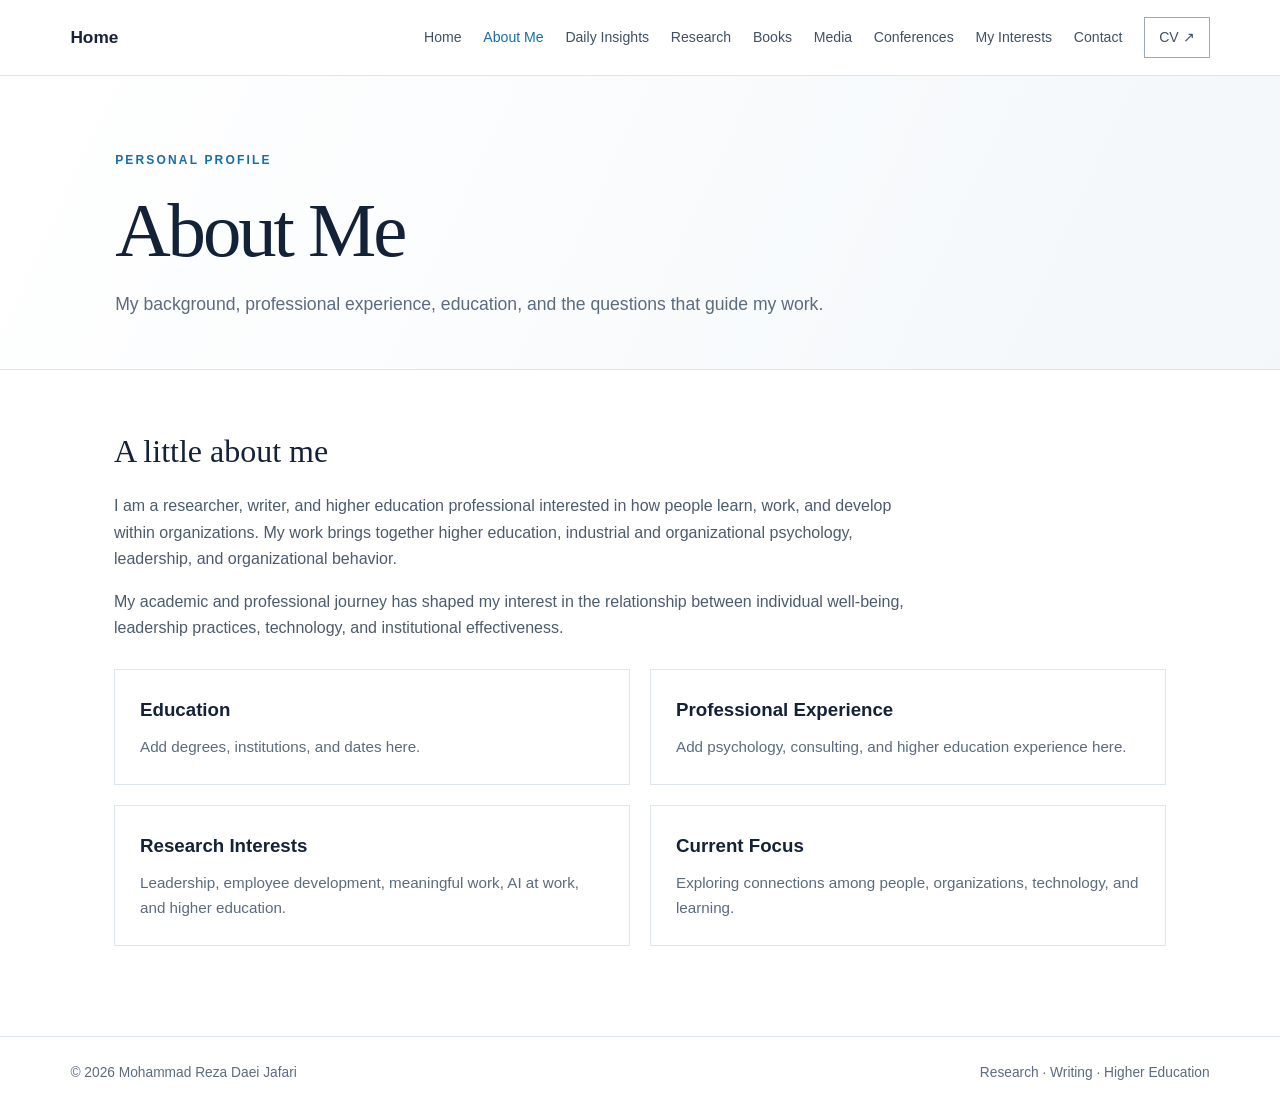
==== about.html @ c002e44e "Add files via upload" ====
<!doctype html><html lang="en"><head><meta charset="utf-8"><meta name="viewport" content="width=device-width,initial-scale=1"><meta name="description" content="My background, professional experience, education, and the questions that guide my work."><title>About Me | Mohammad Reza Daei Jafari</title><link rel="stylesheet" href="style.css"></head><body><header class="site-header"><a class="brand" href="index.html">Home</a><button class="menu-toggle" aria-label="Open navigation" aria-expanded="false" onclick="toggleMenu()">☰</button><nav class="nav" id="mainNav"><a href="index.html" class="">Home</a><a href="about.html" class="active">About Me</a><a href="insights.html" class="">Daily Insights</a><a href="research.html" class="">Research</a><a href="books.html" class="">Books</a><a href="media.html" class="">Media</a><a href="conferences.html" class="">Conferences</a><a href="interests.html" class="">My Interests</a><a href="contact.html" class="">Contact</a><a class="cv-link" href="cv.pdf" target="_blank" rel="noopener">CV ↗</a></nav></header><main><section class="page-hero"><p class="page-kicker">Personal Profile</p><h1>About Me</h1><p>My background, professional experience, education, and the questions that guide my work.</p></section><section class="content"><h2>A little about me</h2><p>I am a researcher, writer, and higher education professional interested in how people learn, work, and develop within organizations. My work brings together higher education, industrial and organizational psychology, leadership, and organizational behavior.</p><p>My academic and professional journey has shaped my interest in the relationship between individual well-being, leadership practices, technology, and institutional effectiveness.</p><div class="content-grid"><article class="info-card"><h3>Education</h3><p>Add degrees, institutions, and dates here.</p></article><article class="info-card"><h3>Professional Experience</h3><p>Add psychology, consulting, and higher education experience here.</p></article><article class="info-card"><h3>Research Interests</h3><p>Leadership, employee development, meaningful work, AI at work, and higher education.</p></article><article class="info-card"><h3>Current Focus</h3><p>Exploring connections among people, organizations, technology, and learning.</p></article></div></section></main><footer class="site-footer"><span>© 2026 Mohammad Reza Daei Jafari</span><span>Research · Writing · Higher Education</span></footer><script src="script.js"></script></body></html>
---- style.css ----
:root{--navy:#142238;--blue:#176da5;--ink:#172338;--muted:#5c6b7e;--line:#dce4ec;--wash:#f5f8fb}*{box-sizing:border-box}body{margin:0;color:var(--ink);font-family:Inter,"Segoe UI",Arial,sans-serif;line-height:1.65}a{color:inherit;text-decoration:none}.site-header{min-height:76px;border-bottom:1px solid var(--line);background:#fff;display:flex;align-items:center;justify-content:space-between;gap:24px;padding:15px clamp(20px,5.5vw,96px);position:sticky;top:0;z-index:10}.brand{font-size:1.08rem;font-weight:750;white-space:nowrap}.nav{display:flex;align-items:center;justify-content:flex-end;gap:clamp(12px,1.7vw,27px);flex-wrap:wrap}.nav a{font-size:.88rem;color:#405067}.nav a:hover,.nav a.active{color:var(--blue)}.nav .cv-link{border:1px solid #9aaabd;padding:8px 14px}.menu-toggle{display:none;background:white;border:1px solid var(--line);padding:8px 11px;font-size:1.1rem}.hero{min-height:calc(100vh - 76px);display:grid;grid-template-columns:1.05fr .95fr;align-items:center;gap:clamp(35px,6vw,100px);padding:54px clamp(24px,8vw,140px) 70px;background:linear-gradient(115deg,#fff 0%,#fff 53%,#f3f7fa 100%)}.eyebrow,.page-kicker{color:var(--blue);font-size:.75rem;font-weight:800;letter-spacing:.18em;text-transform:uppercase;margin:0 0 22px}.hero h1{font-family:Georgia,"Times New Roman",serif;font-size:clamp(3.5rem,6.4vw,6.8rem);font-weight:500;line-height:.91;letter-spacing:-.055em;margin:0 0 24px;color:var(--navy)}.hero h1 span{display:block;color:var(--blue)}.hero-copy{font-size:clamp(1.02rem,1.4vw,1.22rem);color:var(--muted);max-width:580px;margin:0 0 28px}.actions{display:flex;gap:12px;flex-wrap:wrap}.btn{display:inline-flex;align-items:center;justify-content:center;padding:13px 20px;border:1px solid var(--navy);font-weight:700;font-size:.9rem}.btn-primary{background:var(--navy);color:white}.btn-outline{background:transparent}.hero-visual{position:relative;padding:20px 0 0 20px;max-width:650px;justify-self:end;width:100%}.hero-visual:before{content:"";position:absolute;inset:0 20px 22px 0;border:1px solid #cbd8e3}.hero-visual img{position:relative;display:block;width:100%;height:min(72vh,690px);object-fit:cover;object-position:center 42%;box-shadow:0 24px 55px #16283d1f}.page-hero{padding:75px clamp(24px,9vw,150px) 50px;background:linear-gradient(115deg,#fff,#f3f7fa);border-bottom:1px solid var(--line)}.page-hero h1{font-family:Georgia,"Times New Roman",serif;font-size:clamp(3rem,6vw,5.5rem);line-height:1;margin:0;letter-spacing:-.04em;color:var(--navy);font-weight:500}.page-hero p:not(.page-kicker){max-width:760px;color:var(--muted);font-size:1.1rem;margin:20px 0 0}.content{max-width:1100px;margin:auto;padding:55px 24px 90px}.content h2{font-family:Georgia,"Times New Roman",serif;font-size:2rem;font-weight:500;margin:0 0 14px;color:var(--navy)}.content p{max-width:820px;color:#4d5b6d}.content-grid{display:grid;grid-template-columns:repeat(2,minmax(0,1fr));gap:20px;margin-top:28px}.info-card{border:1px solid var(--line);padding:25px;background:white}.info-card h3{margin:0 0 8px;color:var(--navy)}.info-card p{margin:0;color:var(--muted);font-size:.95rem}.note{padding:18px 20px;background:var(--wash);border-left:3px solid var(--blue);color:var(--muted);margin-top:28px}.site-footer{border-top:1px solid var(--line);padding:25px clamp(20px,5.5vw,96px);display:flex;justify-content:space-between;gap:16px;flex-wrap:wrap;color:var(--muted);font-size:.86rem}@media(max-width:1050px){.site-header{padding:15px 22px}.nav{gap:12px}.nav a{font-size:.82rem}.hero{padding-left:5vw;padding-right:5vw;gap:35px}}@media(max-width:780px){.menu-toggle{display:block}.nav{display:none;position:absolute;top:100%;left:0;right:0;padding:18px 22px 22px;background:#fff;border-bottom:1px solid var(--line);box-shadow:0 15px 24px #14223814;align-items:stretch;flex-direction:column;gap:0}.nav.open{display:flex}.nav a{padding:10px 0;font-size:.96rem}.nav .cv-link{padding:9px 12px;align-self:flex-start;margin-top:8px}.hero{grid-template-columns:1fr;padding:48px 24px 45px;gap:38px}.hero h1{font-size:clamp(3.5rem,14vw,5.4rem)}.hero-visual{justify-self:start;max-width:540px}.hero-visual img{height:auto;max-height:590px;aspect-ratio:4/4.3}.page-hero{padding:55px 24px 40px}.content{padding:38px 24px 65px}.content-grid{grid-template-columns:1fr}.site-footer{padding:22px 24px}}
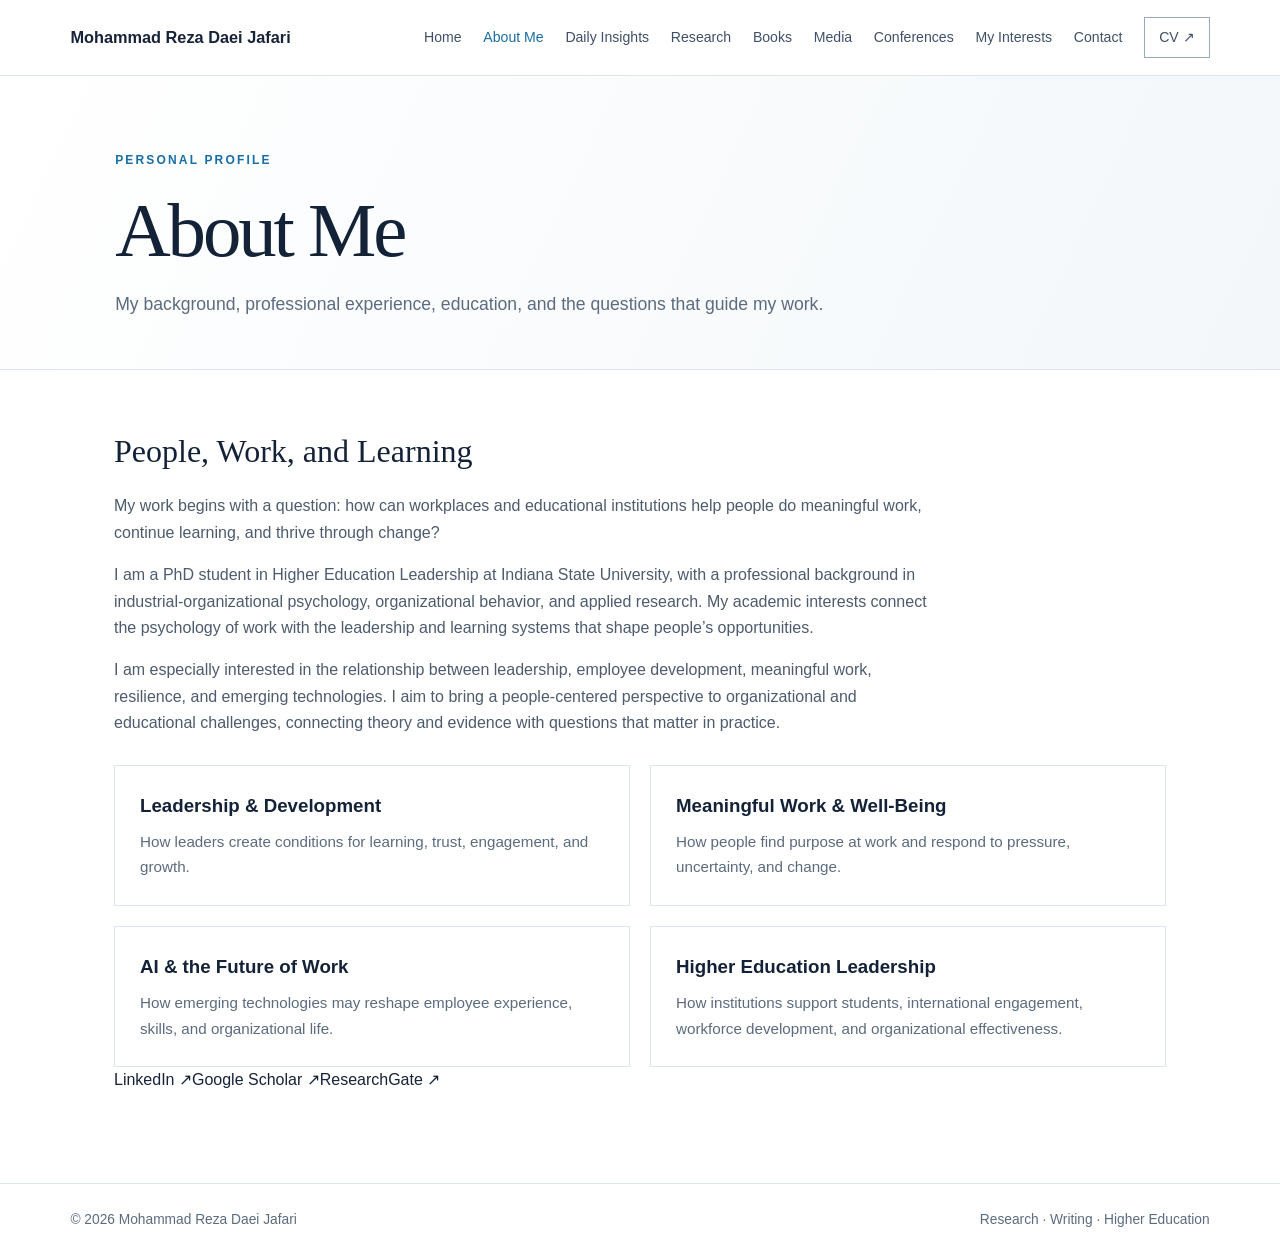
==== commit 379f188e: "Add files via upload" ====
--- a/about.html
+++ b/about.html
@@ -1 +1,11 @@
-<!doctype html><html lang="en"><head><meta charset="utf-8"><meta name="viewport" content="width=device-width,initial-scale=1"><meta name="description" content="My background, professional experience, education, and the questions that guide my work."><title>About Me | Mohammad Reza Daei Jafari</title><link rel="stylesheet" href="style.css"></head><body><header class="site-header"><a class="brand" href="index.html">Home</a><button class="menu-toggle" aria-label="Open navigation" aria-expanded="false" onclick="toggleMenu()">☰</button><nav class="nav" id="mainNav"><a href="index.html" class="">Home</a><a href="about.html" class="active">About Me</a><a href="insights.html" class="">Daily Insights</a><a href="research.html" class="">Research</a><a href="books.html" class="">Books</a><a href="media.html" class="">Media</a><a href="conferences.html" class="">Conferences</a><a href="interests.html" class="">My Interests</a><a href="contact.html" class="">Contact</a><a class="cv-link" href="cv.pdf" target="_blank" rel="noopener">CV ↗</a></nav></header><main><section class="page-hero"><p class="page-kicker">Personal Profile</p><h1>About Me</h1><p>My background, professional experience, education, and the questions that guide my work.</p></section><section class="content"><h2>A little about me</h2><p>I am a researcher, writer, and higher education professional interested in how people learn, work, and develop within organizations. My work brings together higher education, industrial and organizational psychology, leadership, and organizational behavior.</p><p>My academic and professional journey has shaped my interest in the relationship between individual well-being, leadership practices, technology, and institutional effectiveness.</p><div class="content-grid"><article class="info-card"><h3>Education</h3><p>Add degrees, institutions, and dates here.</p></article><article class="info-card"><h3>Professional Experience</h3><p>Add psychology, consulting, and higher education experience here.</p></article><article class="info-card"><h3>Research Interests</h3><p>Leadership, employee development, meaningful work, AI at work, and higher education.</p></article><article class="info-card"><h3>Current Focus</h3><p>Exploring connections among people, organizations, technology, and learning.</p></article></div></section></main><footer class="site-footer"><span>© 2026 Mohammad Reza Daei Jafari</span><span>Research · Writing · Higher Education</span></footer><script src="script.js"></script></body></html>+<!doctype html><html lang="en"><head><meta charset="utf-8"><meta name="viewport" content="width=device-width,initial-scale=1"><meta name="description" content="My background, professional experience, education, and the questions that guide my work."><title>About Me | Mohammad Reza Daei Jafari</title><link rel="stylesheet" href="style.css"></head><body><header class="site-header"><a class="brand" href="index.html">Mohammad Reza Daei Jafari</a><button class="menu-toggle" aria-label="Open navigation" aria-expanded="false" onclick="toggleMenu()">☰</button><nav class="nav" id="mainNav"><a href="index.html" class="">Home</a><a href="about.html" class="active">About Me</a><a href="insights.html" class="">Daily Insights</a><a href="research.html" class="">Research</a><a href="books.html" class="">Books</a><a href="media.html" class="">Media</a><a href="conferences.html" class="">Conferences</a><a href="interests.html" class="">My Interests</a><a href="contact.html" class="">Contact</a><a class="cv-link" href="cv.pdf" target="_blank" rel="noopener">CV ↗</a></nav></header><main><section class="page-hero"><p class="page-kicker">Personal Profile</p><h1>About Me</h1><p>My background, professional experience, education, and the questions that guide my work.</p></section><section class="content"><h2>People, Work, and Learning</h2>
+<p>My work begins with a question: how can workplaces and educational institutions help people do meaningful work, continue learning, and thrive through change?</p>
+<p>I am a PhD student in Higher Education Leadership at Indiana State University, with a professional background in industrial-organizational psychology, organizational behavior, and applied research. My academic interests connect the psychology of work with the leadership and learning systems that shape people’s opportunities.</p>
+<p>I am especially interested in the relationship between leadership, employee development, meaningful work, resilience, and emerging technologies. I aim to bring a people-centered perspective to organizational and educational challenges, connecting theory and evidence with questions that matter in practice.</p>
+<div class="content-grid">
+<article class="info-card"><h3>Leadership &amp; Development</h3><p>How leaders create conditions for learning, trust, engagement, and growth.</p></article>
+<article class="info-card"><h3>Meaningful Work &amp; Well-Being</h3><p>How people find purpose at work and respond to pressure, uncertainty, and change.</p></article>
+<article class="info-card"><h3>AI &amp; the Future of Work</h3><p>How emerging technologies may reshape employee experience, skills, and organizational life.</p></article>
+<article class="info-card"><h3>Higher Education Leadership</h3><p>How institutions support students, international engagement, workforce development, and organizational effectiveness.</p></article>
+</div>
+<div class="pills"><a class="pill" href="https://www.linkedin.com/in/mohammad-reza-daei-jafari/" target="_blank" rel="noopener">LinkedIn ↗</a><a class="pill" href="https://scholar.google.com/citations?user=QjJZvMoAAAAJ&amp;hl=en" target="_blank" rel="noopener">Google Scholar ↗</a><a class="pill" href="https://www.researchgate.net/profile/Mohammad-Reza-Daei-Jafari" target="_blank" rel="noopener">ResearchGate ↗</a></div></section></main><footer class="site-footer"><span>© 2026 Mohammad Reza Daei Jafari</span><span>Research · Writing · Higher Education</span></footer><script src="script.js"></script></body></html>
--- a/style.css
+++ b/style.css
@@ -1,2 +1,30 @@
 
 :root{--navy:#142238;--blue:#176da5;--ink:#172338;--muted:#5c6b7e;--line:#dce4ec;--wash:#f5f8fb}*{box-sizing:border-box}body{margin:0;color:var(--ink);font-family:Inter,"Segoe UI",Arial,sans-serif;line-height:1.65}a{color:inherit;text-decoration:none}.site-header{min-height:76px;border-bottom:1px solid var(--line);background:#fff;display:flex;align-items:center;justify-content:space-between;gap:24px;padding:15px clamp(20px,5.5vw,96px);position:sticky;top:0;z-index:10}.brand{font-size:1.08rem;font-weight:750;white-space:nowrap}.nav{display:flex;align-items:center;justify-content:flex-end;gap:clamp(12px,1.7vw,27px);flex-wrap:wrap}.nav a{font-size:.88rem;color:#405067}.nav a:hover,.nav a.active{color:var(--blue)}.nav .cv-link{border:1px solid #9aaabd;padding:8px 14px}.menu-toggle{display:none;background:white;border:1px solid var(--line);padding:8px 11px;font-size:1.1rem}.hero{min-height:calc(100vh - 76px);display:grid;grid-template-columns:1.05fr .95fr;align-items:center;gap:clamp(35px,6vw,100px);padding:54px clamp(24px,8vw,140px) 70px;background:linear-gradient(115deg,#fff 0%,#fff 53%,#f3f7fa 100%)}.eyebrow,.page-kicker{color:var(--blue);font-size:.75rem;font-weight:800;letter-spacing:.18em;text-transform:uppercase;margin:0 0 22px}.hero h1{font-family:Georgia,"Times New Roman",serif;font-size:clamp(3.5rem,6.4vw,6.8rem);font-weight:500;line-height:.91;letter-spacing:-.055em;margin:0 0 24px;color:var(--navy)}.hero h1 span{display:block;color:var(--blue)}.hero-copy{font-size:clamp(1.02rem,1.4vw,1.22rem);color:var(--muted);max-width:580px;margin:0 0 28px}.actions{display:flex;gap:12px;flex-wrap:wrap}.btn{display:inline-flex;align-items:center;justify-content:center;padding:13px 20px;border:1px solid var(--navy);font-weight:700;font-size:.9rem}.btn-primary{background:var(--navy);color:white}.btn-outline{background:transparent}.hero-visual{position:relative;padding:20px 0 0 20px;max-width:650px;justify-self:end;width:100%}.hero-visual:before{content:"";position:absolute;inset:0 20px 22px 0;border:1px solid #cbd8e3}.hero-visual img{position:relative;display:block;width:100%;height:min(72vh,690px);object-fit:cover;object-position:center 42%;box-shadow:0 24px 55px #16283d1f}.page-hero{padding:75px clamp(24px,9vw,150px) 50px;background:linear-gradient(115deg,#fff,#f3f7fa);border-bottom:1px solid var(--line)}.page-hero h1{font-family:Georgia,"Times New Roman",serif;font-size:clamp(3rem,6vw,5.5rem);line-height:1;margin:0;letter-spacing:-.04em;color:var(--navy);font-weight:500}.page-hero p:not(.page-kicker){max-width:760px;color:var(--muted);font-size:1.1rem;margin:20px 0 0}.content{max-width:1100px;margin:auto;padding:55px 24px 90px}.content h2{font-family:Georgia,"Times New Roman",serif;font-size:2rem;font-weight:500;margin:0 0 14px;color:var(--navy)}.content p{max-width:820px;color:#4d5b6d}.content-grid{display:grid;grid-template-columns:repeat(2,minmax(0,1fr));gap:20px;margin-top:28px}.info-card{border:1px solid var(--line);padding:25px;background:white}.info-card h3{margin:0 0 8px;color:var(--navy)}.info-card p{margin:0;color:var(--muted);font-size:.95rem}.note{padding:18px 20px;background:var(--wash);border-left:3px solid var(--blue);color:var(--muted);margin-top:28px}.site-footer{border-top:1px solid var(--line);padding:25px clamp(20px,5.5vw,96px);display:flex;justify-content:space-between;gap:16px;flex-wrap:wrap;color:var(--muted);font-size:.86rem}@media(max-width:1050px){.site-header{padding:15px 22px}.nav{gap:12px}.nav a{font-size:.82rem}.hero{padding-left:5vw;padding-right:5vw;gap:35px}}@media(max-width:780px){.menu-toggle{display:block}.nav{display:none;position:absolute;top:100%;left:0;right:0;padding:18px 22px 22px;background:#fff;border-bottom:1px solid var(--line);box-shadow:0 15px 24px #14223814;align-items:stretch;flex-direction:column;gap:0}.nav.open{display:flex}.nav a{padding:10px 0;font-size:.96rem}.nav .cv-link{padding:9px 12px;align-self:flex-start;margin-top:8px}.hero{grid-template-columns:1fr;padding:48px 24px 45px;gap:38px}.hero h1{font-size:clamp(3.5rem,14vw,5.4rem)}.hero-visual{justify-self:start;max-width:540px}.hero-visual img{height:auto;max-height:590px;aspect-ratio:4/4.3}.page-hero{padding:55px 24px 40px}.content{padding:38px 24px 65px}.content-grid{grid-template-columns:1fr}.site-footer{padding:22px 24px}}
+
+/* Homepage About Me + Daily Insights sections */
+.home-section{padding:64px clamp(24px,8vw,140px);border-top:1px solid var(--line)}
+.home-section.soft{background:var(--wash)}
+.home-section-inner{max-width:1120px;margin:0 auto}
+.home-section-head{display:flex;gap:24px;align-items:flex-start}
+.home-section-number{color:var(--blue);font-size:.85rem;font-weight:800;letter-spacing:.12em;padding-top:10px}
+.home-section h2{font-family:Georgia,"Times New Roman",serif;font-size:clamp(2.5rem,4.5vw,4rem);font-weight:500;line-height:1.05;letter-spacing:-.04em;color:var(--navy);margin:0 0 20px}
+.home-section p{max-width:850px;color:#4d5b6d}
+.home-section .section-links{display:flex;gap:10px;flex-wrap:wrap;margin-top:20px}
+.home-section .small-link{border:1px solid var(--line);padding:8px 12px;background:#fff;font-size:.9rem}
+.home-section .insight-grid{display:grid;grid-template-columns:repeat(3,minmax(0,1fr));gap:16px;margin-top:24px}
+.home-section .insight-card{border:1px solid var(--line);padding:22px;background:#fff}
+.home-section .insight-card h3{margin:0 0 8px;color:var(--navy)}
+.home-section .insight-card p{font-size:.95rem;margin:0}
+@media(max-width:780px){.home-section{padding:44px 24px}.home-section-head{gap:14px}.home-section .insight-grid{grid-template-columns:1fr}}
+
+/* Refined homepage and personal media gallery */
+.brand{font-size:1.02rem}
+.home-section .research-topics{display:flex;gap:9px;flex-wrap:wrap;margin-top:22px}
+.home-section .research-topics span{border:1px solid #dce4ec;background:#fff;padding:7px 12px;color:#405067;font-size:.9rem}
+.media-gallery{display:grid;grid-template-columns:repeat(2,minmax(0,1fr));gap:22px}
+.media-photo{margin:0;border:1px solid var(--line);background:#fff;overflow:hidden}
+.media-photo img{display:block;width:100%;height:440px;object-fit:cover;object-position:center 35%;transition:transform .35s}
+.media-photo:hover img{transform:scale(1.025)}
+.media-photo figcaption{padding:14px 17px;color:var(--muted);font-size:.92rem}
+.media-photo.featured img{object-position:center 25%}
+@media(max-width:780px){.media-gallery{grid-template-columns:1fr}.media-photo img{height:auto;max-height:620px;object-fit:cover}}
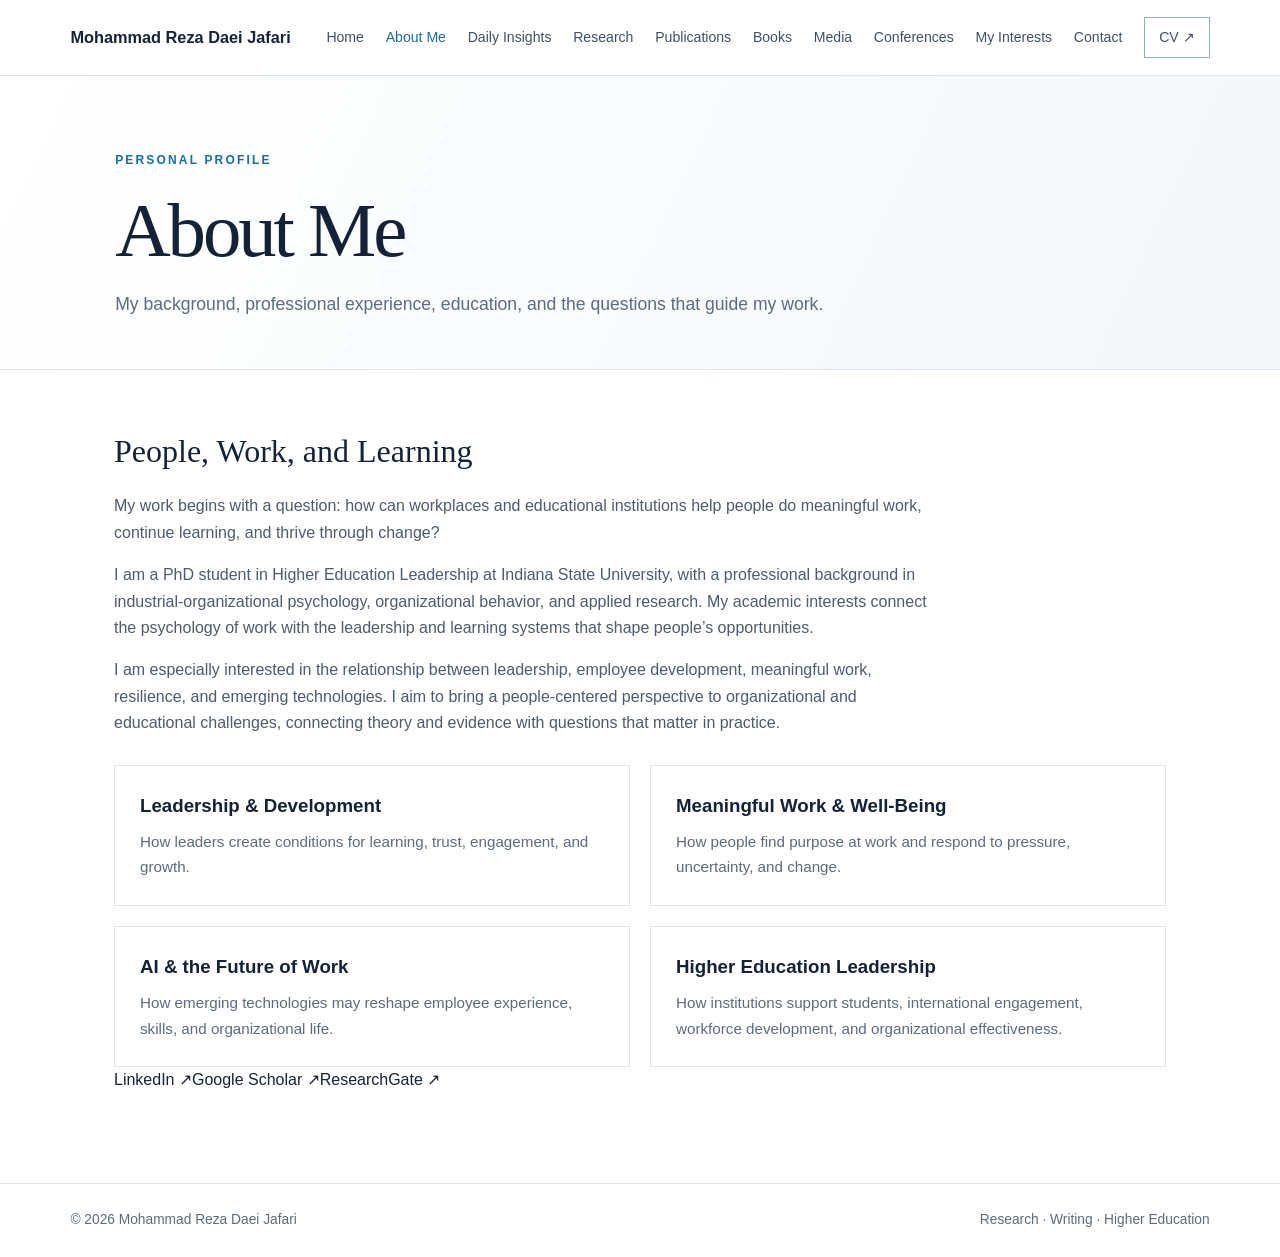
==== commit 3eb6a66e: "Add files via upload" ====
--- a/about.html
+++ b/about.html
@@ -1,4 +1,5 @@
-<!doctype html><html lang="en"><head><meta charset="utf-8"><meta name="viewport" content="width=device-width,initial-scale=1"><meta name="description" content="My background, professional experience, education, and the questions that guide my work."><title>About Me | Mohammad Reza Daei Jafari</title><link rel="stylesheet" href="style.css"></head><body><header class="site-header"><a class="brand" href="index.html">Mohammad Reza Daei Jafari</a><button class="menu-toggle" aria-label="Open navigation" aria-expanded="false" onclick="toggleMenu()">☰</button><nav class="nav" id="mainNav"><a href="index.html" class="">Home</a><a href="about.html" class="active">About Me</a><a href="insights.html" class="">Daily Insights</a><a href="research.html" class="">Research</a><a href="books.html" class="">Books</a><a href="media.html" class="">Media</a><a href="conferences.html" class="">Conferences</a><a href="interests.html" class="">My Interests</a><a href="contact.html" class="">Contact</a><a class="cv-link" href="cv.pdf" target="_blank" rel="noopener">CV ↗</a></nav></header><main><section class="page-hero"><p class="page-kicker">Personal Profile</p><h1>About Me</h1><p>My background, professional experience, education, and the questions that guide my work.</p></section><section class="content"><h2>People, Work, and Learning</h2>
+<!doctype html><html lang="en"><head><meta charset="utf-8"><meta name="viewport" content="width=device-width,initial-scale=1"><meta name="description" content="My background, professional experience, education, and the questions that guide my work."><title>About Me | Mohammad Reza Daei Jafari</title><link rel="stylesheet" href="style.css"></head><body><header class="site-header"><a class="brand" href="index.html">Mohammad Reza Daei Jafari</a><button class="menu-toggle" aria-label="Open navigation" aria-expanded="false" onclick="toggleMenu()">☰</button><nav class="nav" id="mainNav"><a href="index.html" class="">Home</a><a href="about.html" class="active">About Me</a><a href="insights.html" class="">Daily Insights</a><a href="research.html" class="">Research</a>
+<a href="publications.html" class="">Publications</a><a href="books.html" class="">Books</a><a href="media.html" class="">Media</a><a href="conferences.html" class="">Conferences</a><a href="interests.html" class="">My Interests</a><a href="contact.html" class="">Contact</a><a class="cv-link" href="cv.pdf" target="_blank" rel="noopener">CV ↗</a></nav></header><main><section class="page-hero"><p class="page-kicker">Personal Profile</p><h1>About Me</h1><p>My background, professional experience, education, and the questions that guide my work.</p></section><section class="content"><h2>People, Work, and Learning</h2>
 <p>My work begins with a question: how can workplaces and educational institutions help people do meaningful work, continue learning, and thrive through change?</p>
 <p>I am a PhD student in Higher Education Leadership at Indiana State University, with a professional background in industrial-organizational psychology, organizational behavior, and applied research. My academic interests connect the psychology of work with the leadership and learning systems that shape people’s opportunities.</p>
 <p>I am especially interested in the relationship between leadership, employee development, meaningful work, resilience, and emerging technologies. I aim to bring a people-centered perspective to organizational and educational challenges, connecting theory and evidence with questions that matter in practice.</p>
--- a/style.css
+++ b/style.css
@@ -28,3 +28,13 @@
 .media-photo figcaption{padding:14px 17px;color:var(--muted);font-size:.92rem}
 .media-photo.featured img{object-position:center 25%}
 @media(max-width:780px){.media-gallery{grid-template-columns:1fr}.media-photo img{height:auto;max-height:620px;object-fit:cover}}
+
+
+/* Publications page additions — matched to the existing site design */
+.publication-group{margin:0 0 46px}
+.publication-entry{padding:19px 0;border-bottom:1px solid var(--line);max-width:1000px}
+.publication-entry p{margin:0;max-width:1000px;color:#4d5b6d}
+.publication-entry strong{color:var(--navy)}
+.publication-entry em{color:#34445b}
+.publication-status{display:inline-block;margin-top:9px;padding:3px 8px;border:1px solid var(--line);background:var(--wash);color:var(--blue);font-size:.78rem;font-weight:700}
+.publication-note{padding:18px 20px;background:var(--wash);border-left:3px solid var(--blue);color:var(--muted);margin-top:28px}
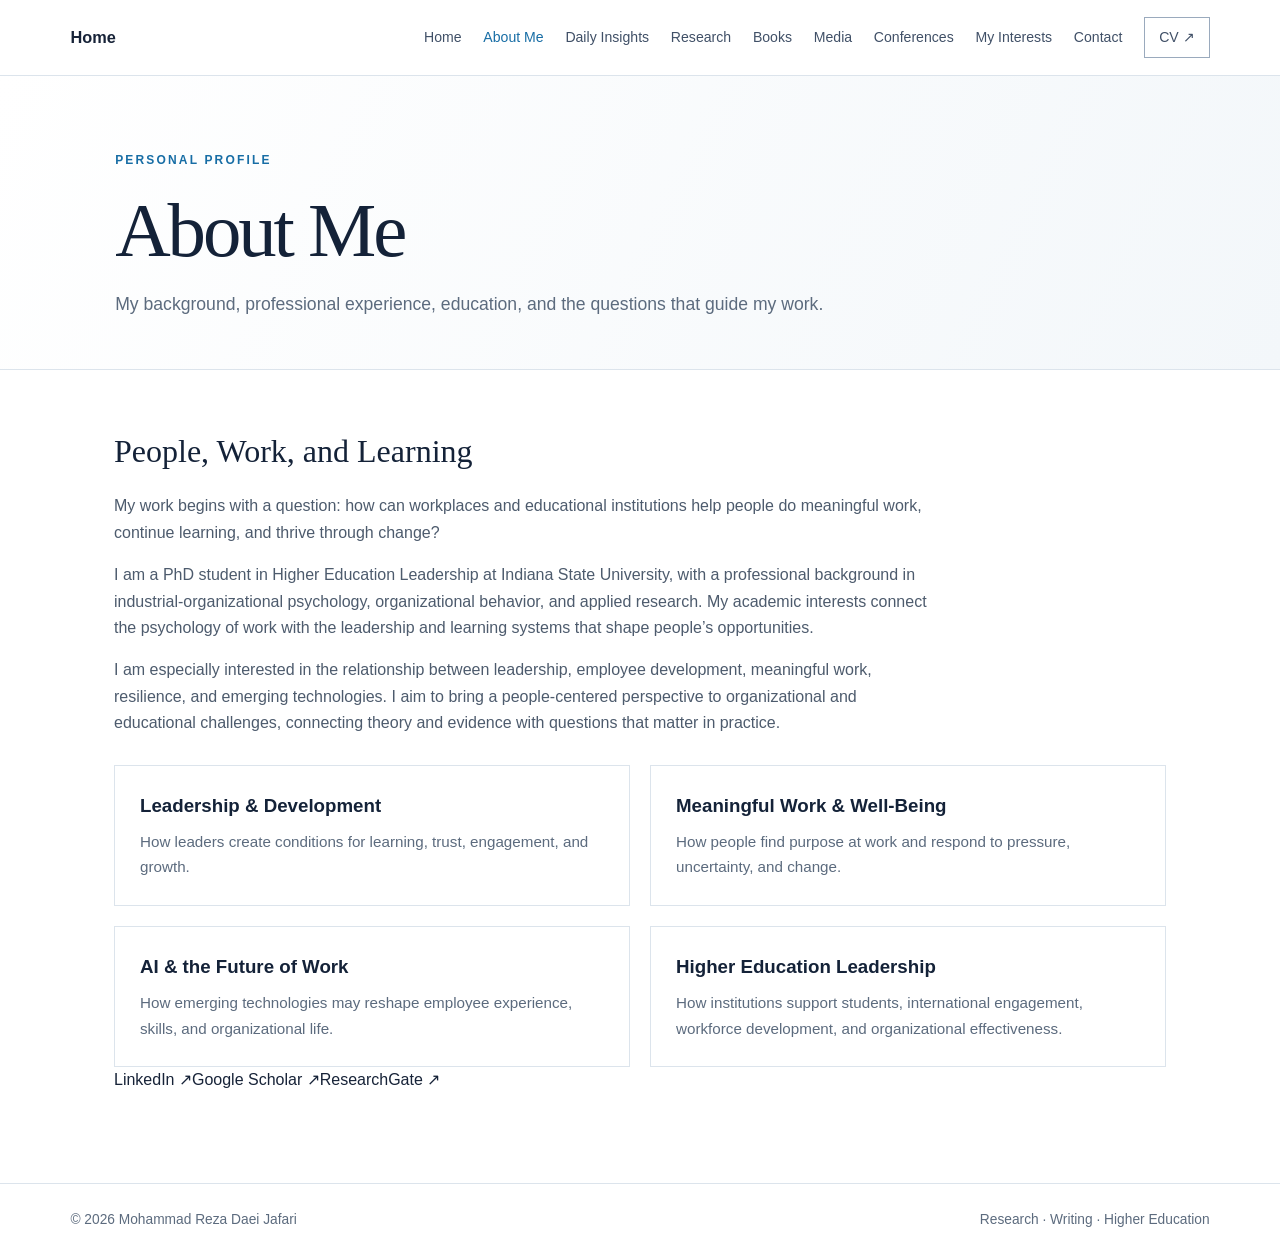
==== commit c55fa9ad: "Add files via upload" ====
--- a/about.html
+++ b/about.html
@@ -1,5 +1,4 @@
-<!doctype html><html lang="en"><head><meta charset="utf-8"><meta name="viewport" content="width=device-width,initial-scale=1"><meta name="description" content="My background, professional experience, education, and the questions that guide my work."><title>About Me | Mohammad Reza Daei Jafari</title><link rel="stylesheet" href="style.css"></head><body><header class="site-header"><a class="brand" href="index.html">Mohammad Reza Daei Jafari</a><button class="menu-toggle" aria-label="Open navigation" aria-expanded="false" onclick="toggleMenu()">☰</button><nav class="nav" id="mainNav"><a href="index.html" class="">Home</a><a href="about.html" class="active">About Me</a><a href="insights.html" class="">Daily Insights</a><a href="research.html" class="">Research</a>
-<a href="publications.html" class="">Publications</a><a href="books.html" class="">Books</a><a href="media.html" class="">Media</a><a href="conferences.html" class="">Conferences</a><a href="interests.html" class="">My Interests</a><a href="contact.html" class="">Contact</a><a class="cv-link" href="cv.pdf" target="_blank" rel="noopener">CV ↗</a></nav></header><main><section class="page-hero"><p class="page-kicker">Personal Profile</p><h1>About Me</h1><p>My background, professional experience, education, and the questions that guide my work.</p></section><section class="content"><h2>People, Work, and Learning</h2>
+<!doctype html><html lang="en"><head><meta charset="utf-8"><meta name="viewport" content="width=device-width,initial-scale=1"><meta name="description" content="My background, professional experience, education, and the questions that guide my work."><title>About Me | Mohammad Reza Daei Jafari</title><link rel="stylesheet" href="style.css"></head><body><header class="site-header"><a class="brand" href="index.html">Home</a><button class="menu-toggle" aria-label="Open navigation" aria-expanded="false" onclick="toggleMenu()">☰</button><nav class="nav" id="mainNav"><a href="index.html" class="">Home</a><a href="about.html" class="active">About Me</a><a href="insights.html" class="">Daily Insights</a><a href="research.html" class="">Research</a><a href="books.html" class="">Books</a><a href="media.html" class="">Media</a><a href="conferences.html" class="">Conferences</a><a href="interests.html" class="">My Interests</a><a href="contact.html" class="">Contact</a><a class="cv-link" href="cv.pdf" target="_blank" rel="noopener">CV ↗</a></nav></header><main><section class="page-hero"><p class="page-kicker">Personal Profile</p><h1>About Me</h1><p>My background, professional experience, education, and the questions that guide my work.</p></section><section class="content"><h2>People, Work, and Learning</h2>
 <p>My work begins with a question: how can workplaces and educational institutions help people do meaningful work, continue learning, and thrive through change?</p>
 <p>I am a PhD student in Higher Education Leadership at Indiana State University, with a professional background in industrial-organizational psychology, organizational behavior, and applied research. My academic interests connect the psychology of work with the leadership and learning systems that shape people’s opportunities.</p>
 <p>I am especially interested in the relationship between leadership, employee development, meaningful work, resilience, and emerging technologies. I aim to bring a people-centered perspective to organizational and educational challenges, connecting theory and evidence with questions that matter in practice.</p>
--- a/style.css
+++ b/style.css
@@ -30,11 +30,33 @@
 @media(max-width:780px){.media-gallery{grid-template-columns:1fr}.media-photo img{height:auto;max-height:620px;object-fit:cover}}
 
 
-/* Publications page additions — matched to the existing site design */
-.publication-group{margin:0 0 46px}
-.publication-entry{padding:19px 0;border-bottom:1px solid var(--line);max-width:1000px}
+/* Added Future of Work graphic and publications within Research; existing site styles remain intact. */
+.research-theme-grid{display:grid;grid-template-columns:minmax(0,1fr) minmax(230px,.78fr) minmax(0,1fr);grid-template-rows:1fr 1fr;gap:20px;align-items:stretch;margin-top:28px}
+.research-theme-grid .info-card{min-height:190px;display:flex;flex-direction:column;justify-content:center}
+.research-theme-grid .theme-one{grid-column:1;grid-row:1}
+.research-theme-grid .theme-two{grid-column:3;grid-row:1}
+.research-theme-grid .theme-three{grid-column:1;grid-row:2}
+.research-theme-grid .theme-four{grid-column:3;grid-row:2}
+.future-work-figure{grid-column:2;grid-row:1 / span 2;align-self:center;justify-self:center;width:min(100%,330px);margin:0;text-align:center}
+.future-work-figure img{display:block;width:100%;aspect-ratio:1;object-fit:cover;border-radius:50%;border:7px solid #fff;box-shadow:0 15px 40px rgba(20,34,56,.15);outline:1px solid var(--line)}
+.future-work-figure figcaption{font-family:Georgia,"Times New Roman",serif;font-size:1.2rem;color:var(--navy);margin-top:12px}
+.publications-section{margin-top:76px;padding-top:46px;border-top:1px solid var(--line);scroll-margin-top:95px}
+.publications-heading{margin-bottom:28px}
+.publications-heading h2{margin-bottom:8px}
+.publication-group{margin:36px 0}
+.publication-group h3{font-family:Georgia,"Times New Roman",serif;font-size:1.55rem;font-weight:500;color:var(--navy);margin-bottom:18px}
+.publication-entry{padding:17px 0;border-bottom:1px solid var(--line);max-width:1000px}
 .publication-entry p{margin:0;max-width:1000px;color:#4d5b6d}
 .publication-entry strong{color:var(--navy)}
 .publication-entry em{color:#34445b}
-.publication-status{display:inline-block;margin-top:9px;padding:3px 8px;border:1px solid var(--line);background:var(--wash);color:var(--blue);font-size:.78rem;font-weight:700}
-.publication-note{padding:18px 20px;background:var(--wash);border-left:3px solid var(--blue);color:var(--muted);margin-top:28px}
+@media(max-width:900px){
+ .research-theme-grid{grid-template-columns:repeat(2,minmax(0,1fr));grid-template-rows:auto}
+ .research-theme-grid .theme-one,.research-theme-grid .theme-two,.research-theme-grid .theme-three,.research-theme-grid .theme-four{grid-column:auto;grid-row:auto}
+ .future-work-figure{grid-column:1 / -1;grid-row:auto;width:min(78%,310px);order:0}
+}
+@media(max-width:600px){
+ .research-theme-grid{grid-template-columns:1fr}
+ .research-theme-grid .info-card{min-height:0}
+ .future-work-figure{grid-column:1;width:min(84%,290px)}
+ .publications-section{margin-top:52px;padding-top:32px}
+}
